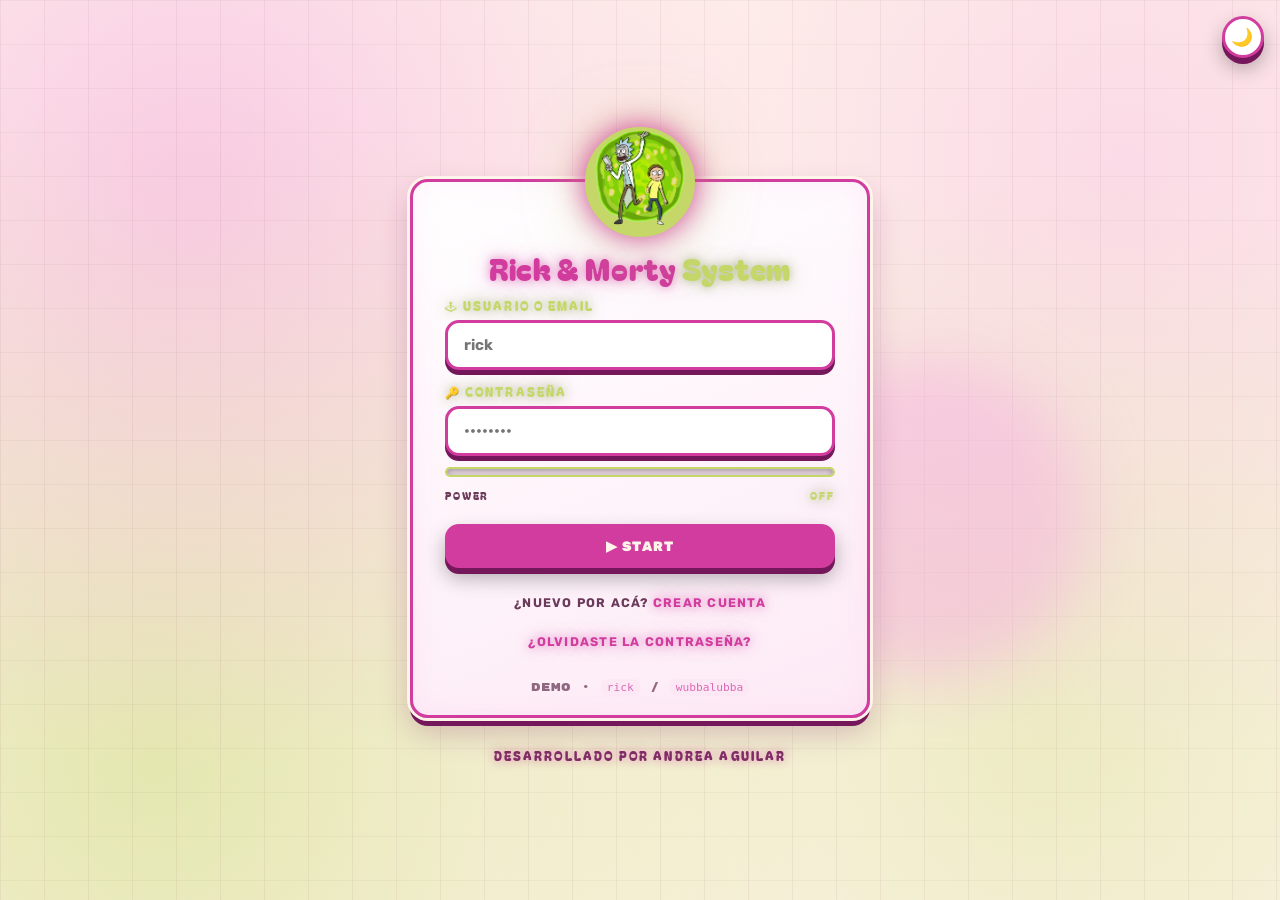
==== character.html @ 38be6db1 "fix" ====
<!DOCTYPE html>
<html lang="es">
<head>
  <meta charset="UTF-8" />
  <meta name="viewport" content="width=device-width, initial-scale=1" />
  <title>Detalle del personaje — Rick and Morty System</title>
  <link rel="preconnect" href="https://fonts.googleapis.com" />
  <link rel="preconnect" href="https://fonts.gstatic.com" crossorigin />
  <link href="https://fonts.googleapis.com/css2?family=Bagel+Fat+One&family=Rubik:wght@500;700;900&family=Rubik+Mono+One&display=swap" rel="stylesheet" />
  <link rel="stylesheet" href="/app/css/styles.css" />
  <link rel="icon" href="/favicon.ico" />
  <script src="/app/js/theme.js"></script>
</head>
<body>
  <header id="appHeader" class="app-header"></header>
  <main class="container">
    <a href="/app/characters.html" class="btn btn-ghost" style="margin-bottom:1rem;">← Volver</a>
    <div id="content">
      <div class="loading"><span class="spinner"></span> Cargando…</div>
    </div>
  </main>
  <script src="/app/js/auth.js"></script>
  <script src="/app/js/api.js"></script>
  <script src="/app/js/nav.js"></script>
  <script>
    window.Auth.require();
    const id = new URLSearchParams(location.search).get('id');
    const root = document.getElementById('content');

    function view(c, fromCache) {
      root.innerHTML = `
        ${fromCache ? '<div class="alert info">Datos desde caché (offline).</div>' : ''}
        <h1 class="page-title">${c.name}</h1>
        <p class="page-subtitle">Ficha del personaje #${c.id}</p>
        <div class="detail-grid">
          <div class="detail-card">
            <img class="detail-img" src="${c.image}" alt="${c.name}" onerror="this.style.display='none'" />
          </div>
          <div class="detail-card">
            <dl class="dl">
              <dt>ID</dt><dd>${c.id}</dd>
              <dt>Nombre</dt><dd>${c.name}</dd>
              <dt>Estado</dt><dd><span class="badge ${c.status.toLowerCase()}">${c.status}</span></dd>
              <dt>Especie</dt><dd>${c.species || '—'}</dd>
              <dt>Tipo</dt><dd>${c.type || '—'}</dd>
              <dt>Género</dt><dd>${c.gender || '—'}</dd>
              <dt>Origen</dt><dd>${c.origin ? c.origin.name : '—'}</dd>
              <dt>Ubicación</dt><dd>${c.location ? c.location.name : '—'}</dd>
              <dt>Episodios</dt><dd>${(c.episode || []).length}</dd>
            </dl>
            <div class="detail-actions">
              <button id="editBtn" class="btn btn-primary">Editar</button>
            </div>
          </div>
        </div>
      `;
      document.getElementById('editBtn').addEventListener('click', () => edit(c));
    }

    function edit(c) {
      root.innerHTML = `
        <h1 class="page-title">Editar personaje</h1>
        <div class="detail-card" style="max-width:600px;">
          <form id="editForm">
            <div class="form-field"><label>Nombre</label><input id="f_name" value="${c.name || ''}" /></div>
            <div class="form-field"><label>Especie</label><input id="f_species" value="${c.species || ''}" /></div>
            <div class="form-field"><label>Género</label>
              <select id="f_gender">
                ${['Male','Female','Genderless','unknown'].map(g => `<option ${g===c.gender?'selected':''}>${g}</option>`).join('')}
              </select>
            </div>
            <div class="form-field"><label>Tipo</label><input id="f_type" value="${c.type || ''}" /></div>
            <div class="form-field"><label>Estado</label>
              <select id="f_status">
                ${['Alive','Dead','unknown'].map(s => `<option ${s===c.status?'selected':''}>${s}</option>`).join('')}
              </select>
            </div>
            <div class="form-actions">
              <button type="submit" class="btn btn-primary">Guardar</button>
              <button type="button" id="cancelBtn" class="btn btn-ghost">Cancelar</button>
            </div>
          </form>
        </div>
      `;
      document.getElementById('cancelBtn').addEventListener('click', () => view(c, false));
      document.getElementById('editForm').addEventListener('submit', (e) => {
        e.preventDefault();
        const patch = {
          name: document.getElementById('f_name').value.trim(),
          species: document.getElementById('f_species').value.trim(),
          gender: document.getElementById('f_gender').value,
          type: document.getElementById('f_type').value.trim(),
          status: document.getElementById('f_status').value,
        };
        window.API.saveOverride('character', c.id, patch);
        view({ ...c, ...patch }, false);
      });
    }

    (async () => {
      if (!id) { root.innerHTML = '<div class="alert error">ID inválido</div>'; return; }
      try {
        const { data, fromCache } = await window.API.fetchOne('character', id);
        view(data, fromCache);
      } catch {
        root.innerHTML = '<div class="alert error">No se pudo cargar el personaje.</div>';
      }
    })();
  </script>
</body>
</html>
---- app/css/styles.css ----
/* ============================================================
   Rick and Morty System — Neon Neo-Brutalist
   Magenta #f5abe0 + Oliva #c4d768 sobre violeta profundo
   Light + Dark theme con variables CSS
   ============================================================ */

:root {
  /* ---- Paleta base (dark, por defecto) ---- */
  --bg: #14101a;
  --bg-grid-h: rgba(245, 171, 224, 0.06);
  --bg-grid-v: rgba(196, 215, 104, 0.05);
  --halo-1: rgba(245, 171, 224, 0.35);
  --halo-2: rgba(117, 23, 91, 0.55);
  --halo-3: rgba(196, 215, 104, 0.28);
  --halo-4: rgba(245, 171, 224, 0.22);
  --float-blob: rgba(245, 171, 224, 0.35);

  --surface: linear-gradient(160deg, rgba(66, 0, 47, 0.7), rgba(30, 20, 40, 0.85));
  --surface-solid: #1e1428;
  --surface-2: rgba(20, 16, 26, 0.75);

  --text: #fef4ea;
  --text-muted: #c9b4d6;

  --magenta: #f5abe0;
  --magenta-deep: #75175b;
  --magenta-wine: #42002f;
  --olive: #c4d768;
  --olive-deep: #a3b85a;
  --olive-shadow: #5f6b2f;
  --cream: #fef4ea;

  --border-magenta: 3px solid var(--magenta);
  --border-olive: 3px solid var(--olive);

  --shadow-chunky-magenta:
    0 0 0 3px var(--bg),
    0 8px 0 var(--magenta-deep),
    0 14px 30px rgba(0, 0, 0, 0.55),
    inset 0 0 30px rgba(245, 171, 224, 0.1);

  --shadow-chunky-olive:
    0 0 0 3px var(--bg),
    0 8px 0 var(--olive-shadow),
    0 14px 30px rgba(0, 0, 0, 0.55),
    inset 0 0 30px rgba(196, 215, 104, 0.08);

  --shadow-chunky-pressed-magenta:
    0 0 0 3px var(--bg),
    0 4px 0 var(--magenta-deep),
    0 6px 14px rgba(0, 0, 0, 0.45);

  --glow-magenta:
    0 0 12px rgba(245, 171, 224, 0.9),
    0 0 28px rgba(245, 171, 224, 0.55),
    0 0 48px rgba(168, 67, 140, 0.5);
  --glow-olive:
    0 0 12px rgba(196, 215, 104, 0.85),
    0 0 26px rgba(163, 184, 90, 0.5);

  --radius-sm: 10px;
  --radius: 14px;
  --radius-lg: 18px;
}

[data-theme="light"] {
  --bg: #fef4ea;
  --bg-grid-h: rgba(117, 23, 91, 0.06);
  --bg-grid-v: rgba(95, 107, 47, 0.05);
  --halo-1: rgba(245, 171, 224, 0.55);
  --halo-2: rgba(196, 215, 104, 0.45);
  --halo-3: rgba(245, 171, 224, 0.35);
  --halo-4: rgba(196, 215, 104, 0.30);
  --float-blob: rgba(245, 171, 224, 0.45);

  --surface: linear-gradient(160deg, #ffffff 0%, #fdeaf6 100%);
  --surface-solid: #ffffff;
  --surface-2: rgba(255, 255, 255, 0.85);

  --text: #2a0a20;
  --text-muted: #6b3a5a;

  --magenta: #d13c9e;
  --magenta-deep: #75175b;
  --olive-deep: #7d8f3e;

  --shadow-chunky-magenta:
    0 0 0 3px var(--bg),
    0 8px 0 var(--magenta-deep),
    0 14px 30px rgba(117, 23, 91, 0.25),
    inset 0 0 30px rgba(245, 171, 224, 0.15);

  --shadow-chunky-olive:
    0 0 0 3px var(--bg),
    0 8px 0 var(--olive-shadow),
    0 14px 30px rgba(95, 107, 47, 0.25),
    inset 0 0 30px rgba(196, 215, 104, 0.12);

  --shadow-chunky-pressed-magenta:
    0 0 0 3px var(--bg),
    0 4px 0 var(--magenta-deep),
    0 6px 14px rgba(117, 23, 91, 0.25);

  --glow-magenta:
    0 0 10px rgba(209, 60, 158, 0.55),
    0 0 22px rgba(209, 60, 158, 0.28);
  --glow-olive:
    0 0 10px rgba(125, 143, 62, 0.5),
    0 0 22px rgba(125, 143, 62, 0.25);
}

/* ---- Reset ---- */
* { box-sizing: border-box; }
html, body { margin: 0; padding: 0; }

body {
  font-family: "Rubik", system-ui, -apple-system, sans-serif;
  font-weight: 500;
  background: var(--bg);
  color: var(--text);
  min-height: 100vh;
  line-height: 1.5;
  position: relative;
  overflow-x: hidden;
  background-image:
    radial-gradient(circle at 15% 20%, var(--halo-1), transparent 45%),
    radial-gradient(circle at 12% 85%, var(--halo-2), transparent 50%),
    radial-gradient(circle at 88% 18%, var(--halo-3), transparent 45%),
    radial-gradient(circle at 82% 82%, var(--halo-4), transparent 45%);
  background-attachment: fixed;
  transition: background-color 0.3s ease, color 0.3s ease;
}

body::before {
  content: "";
  position: fixed; inset: 0; z-index: -2; pointer-events: none;
  background-image:
    linear-gradient(to right, var(--bg-grid-h) 1px, transparent 1px),
    linear-gradient(to bottom, var(--bg-grid-v) 1px, transparent 1px);
  background-size: 44px 44px;
}

body::after {
  content: "";
  position: fixed; top: 40%; left: 60%; z-index: -1; pointer-events: none;
  width: 320px; height: 320px; border-radius: 50%;
  background: var(--float-blob);
  filter: blur(30px);
  animation: flotar 9s ease-in-out infinite;
}

@keyframes flotar {
  0%, 100% { transform: translate(0, 0) scale(1); }
  50%      { transform: translate(-40px, 30px) scale(1.15); }
}
@keyframes aparecer {
  from { opacity: 0; transform: translateY(10px); }
  to   { opacity: 1; transform: translateY(0); }
}
@keyframes pulse-glow {
  0%, 100% { text-shadow: var(--glow-magenta); }
  50%      { text-shadow: 0 0 18px rgba(245,171,224,1), 0 0 40px rgba(245,171,224,0.7), 0 0 60px rgba(168,67,140,0.6); }
}
@keyframes portal-spin {
  to { transform: rotate(360deg); }
}
@keyframes score-bump {
  0% { transform: scale(1); }
  50% { transform: scale(1.25); color: var(--olive); }
  100% { transform: scale(1); }
}

/* ---- Typography helpers ---- */
h1, h2, h3, .display {
  font-family: "Bagel Fat One", "Rubik", sans-serif;
  font-weight: 400;
  letter-spacing: 0.02em;
  margin: 0;
}
.mono { font-family: "Rubik Mono One", "Rubik", monospace; }

.acento {
  color: var(--magenta);
  text-shadow: var(--glow-magenta);
}
.acento-oliva {
  color: var(--olive);
  text-shadow: var(--glow-olive);
}

/* ============================================================
   HEADER / NAV
   ============================================================ */
.app-header {
  position: sticky; top: 0; z-index: 20;
  background: var(--surface-2);
  border-bottom: 3px solid var(--magenta);
  backdrop-filter: blur(10px);
}
.nav {
  display: flex; align-items: center; gap: 1rem;
  max-width: 1200px; margin: 0 auto; padding: 0.85rem 1.25rem;
}
.brand {
  display: flex; align-items: center; gap: 0.8rem;
  font-family: "Bagel Fat One", sans-serif;
  font-size: 1.65rem;
  color: var(--magenta);
  text-shadow: var(--glow-magenta);
  text-decoration: none;
  letter-spacing: 0.03em;
  animation: pulse-glow 2.4s ease-in-out infinite;
}
.brand:hover { text-decoration: none; }
.brand .acento-oliva { color: var(--olive); text-shadow: var(--glow-olive); }

.portal {
  width: 56px; height: 56px; border-radius: 50%;
  background: url('/app/img/portal.png') center/cover no-repeat, var(--olive);
  box-shadow: 0 0 14px var(--magenta), 0 0 24px rgba(196, 215, 104, 0.5);
  animation: portal-spin 6s linear infinite;
  flex-shrink: 0;
  border: 2px solid var(--olive);
}


.nav-links { display: flex; gap: 0.5rem; margin-left: 1rem; flex: 1; flex-wrap: wrap; justify-content: center; }
.nav-links a {
  padding: 0.5rem 0.95rem; border-radius: var(--radius-sm);
  color: var(--text-muted); font-weight: 700;
  text-decoration: none; text-transform: uppercase;
  letter-spacing: 0.08em; font-size: 0.78rem;
  border: 2px solid transparent;
  transition: all 0.15s ease-out;
}
.nav-links a:hover { color: var(--magenta); border-color: var(--magenta); text-decoration: none; }
.nav-links a.active {
  color: var(--bg); background: var(--olive); border-color: var(--olive);
  box-shadow: 0 3px 0 var(--olive-shadow);
}

.nav-actions { display: flex; align-items: center; gap: 0.6rem; }
.user-chip {
  font-size: 0.8rem; color: var(--text-muted);
  text-transform: uppercase; letter-spacing: 0.06em; font-weight: 700;
}
.user-chip strong { color: var(--magenta); text-shadow: var(--glow-magenta); }

/* ============================================================
   BOTONES chunky
   ============================================================ */
.btn {
  display: inline-flex; align-items: center; justify-content: center; gap: 0.5rem;
  padding: 0.7rem 1.2rem; border-radius: var(--radius);
  font-family: "Rubik", sans-serif; font-weight: 900;
  text-transform: uppercase; letter-spacing: 0.08em; font-size: 0.85rem;
  cursor: pointer;
  background: var(--surface-solid); color: var(--text);
  border: 3px solid var(--magenta);
  box-shadow: 0 6px 0 var(--magenta-deep), 0 10px 20px rgba(0, 0, 0, 0.3);
  transition: transform 0.1s ease-out, box-shadow 0.1s ease-out, background 0.2s;
}
.btn:hover { transform: translateY(-2px); box-shadow: 0 8px 0 var(--magenta-deep), 0 14px 26px rgba(0, 0, 0, 0.4); }
.btn:active { transform: translateY(4px); box-shadow: 0 2px 0 var(--magenta-deep), 0 4px 10px rgba(0, 0, 0, 0.3); }

.btn-primary { background: var(--magenta); color: var(--bg); border-color: var(--magenta); }
.btn-primary:hover { background: var(--magenta); }

.btn-ghost {
  background: transparent; border-color: var(--olive); color: var(--olive);
  box-shadow: 0 6px 0 var(--olive-shadow), 0 10px 20px rgba(0, 0, 0, 0.25);
}
.btn-ghost:hover { box-shadow: 0 8px 0 var(--olive-shadow), 0 14px 26px rgba(0, 0, 0, 0.35); }
.btn-ghost:active { box-shadow: 0 2px 0 var(--olive-shadow), 0 4px 10px rgba(0, 0, 0, 0.3); }
[data-theme="light"] .btn-ghost { color: #6b7d33; border-color: #6b7d33; }
[data-theme="light"] .btn-ghost:hover { color: #556628; border-color: #556628; }


.btn-danger {
  background: #ff4d6d; color: #fff; border-color: #ff4d6d;
  box-shadow: 0 6px 0 #7a1a2b, 0 10px 20px rgba(0, 0, 0, 0.3);
}

.btn-icon {
  width: 42px; height: 42px; padding: 0; border-radius: 50%;
  font-size: 1.1rem;
}

.btn:disabled { opacity: 0.5; cursor: not-allowed; transform: none !important; }

/* ============================================================
   LAYOUT
   ============================================================ */
.container {
  max-width: 1200px; margin: 0 auto; padding: 1.75rem 1.25rem 4rem;
  animation: aparecer 0.5s ease-out;
}
.page-title {
  font-family: "Bagel Fat One", sans-serif;
  font-size: 2.4rem; letter-spacing: 0.02em;
  color: var(--magenta); text-shadow: var(--glow-magenta);
  margin: 0 0 0.35rem;
}
.page-subtitle {
  margin: 0 0 1.75rem; color: var(--text-muted);
  text-transform: uppercase; letter-spacing: 0.12em; font-size: 0.8rem; font-weight: 700;
}
.badge-chip {
  display: inline-block;
  font-family: "Bagel Fat One", sans-serif;
  padding: 6px 14px; border-radius: var(--radius-sm);
  text-transform: uppercase; letter-spacing: 3px; font-size: 0.75rem;
  border: 3px solid var(--olive); color: var(--olive);
  box-shadow: 0 4px 0 var(--olive-shadow);
  margin-bottom: 0.75rem;
}

.toolbar {
  display: flex; gap: 0.75rem; align-items: center; flex-wrap: wrap;
  margin-bottom: 1.25rem;
}
.search {
  flex: 1; min-width: 240px;
  padding: 0.8rem 1rem; border-radius: var(--radius);
  border: 3px solid var(--olive); background: var(--surface-solid); color: var(--text);
  font-family: "Rubik", sans-serif; font-weight: 700; font-size: 0.95rem;
  box-shadow: 0 5px 0 var(--olive-shadow);
  transition: box-shadow 0.15s, transform 0.15s;
}
.search:focus {
  outline: none;
  border-color: var(--magenta);
  box-shadow: 0 5px 0 var(--magenta-deep), 0 0 0 4px rgba(245,171,224,0.2);
}

/* ============================================================
   TABLA
   ============================================================ */
.table-wrap {
  background: var(--surface);
  border: 3px solid var(--magenta);
  border-radius: var(--radius-lg);
  overflow: hidden;
  box-shadow: var(--shadow-chunky-magenta);
}
.table-scroll { overflow-x: auto; }
table { width: 100%; border-collapse: collapse; min-width: 640px; }
th, td { padding: 0.95rem 1.1rem; text-align: left; }
th {
  background: var(--magenta-wine);
  color: var(--magenta);
  font-family: "Bagel Fat One", sans-serif; font-weight: 400;
  text-transform: uppercase; letter-spacing: 0.12em; font-size: 0.75rem;
  cursor: pointer; user-select: none; white-space: nowrap;
  border-bottom: 3px dashed rgba(245, 171, 224, 0.4);
  transition: color 0.15s;
}
[data-theme="light"] th { background: #fdeaf6; color: var(--magenta-deep); }
th:hover { color: var(--olive); }
th .sort-ind { opacity: 0.6; margin-left: 0.35rem; font-size: 0.7rem; }
th.sorted { color: var(--olive); }
th.sorted .sort-ind { opacity: 1; text-shadow: var(--glow-olive); }

td { border-bottom: 2px dashed rgba(196, 215, 104, 0.18); font-weight: 500; }
tbody tr { transition: background 0.15s, transform 0.15s; cursor: pointer; }
tbody tr:hover { background: rgba(245, 171, 224, 0.08); }
tbody tr:hover td { color: var(--magenta); }
tbody tr:last-child td { border-bottom: none; }

.badge {
  display: inline-block; padding: 0.2rem 0.65rem; border-radius: 999px;
  font-family: "Rubik", sans-serif; font-size: 0.7rem; font-weight: 900;
  text-transform: uppercase; letter-spacing: 0.08em;
  border: 2px solid var(--text-muted); color: var(--text-muted);
}
.badge.alive { border-color: var(--olive); color: var(--olive); text-shadow: var(--glow-olive); }
.badge.dead  { border-color: #ff4d6d; color: #ff4d6d; }

/* ============================================================
   PAGINACIÓN
   ============================================================ */
.pagination {
  display: grid;
  grid-template-columns: auto 1fr auto;
  gap: 0.6rem;
  align-items: center;
  justify-items: center;
  margin-top: 1.5rem;
}
.pagination .btn { white-space: nowrap; }
.pagination .btn[data-act="prev"] { justify-self: start; }
.pagination .btn[data-act="next"] { justify-self: end; }
.pagination .page-info {
  color: var(--text-muted); font-family: "Rubik Mono One", monospace;
  font-size: 0.85rem; text-align: center;
  min-width: 0; padding: 0 0.25rem;
}

/* ============================================================
   AUTH — pantalla gamificada
   ============================================================ */
.auth-wrap {
  min-height: 100vh;
  display: flex; flex-direction: column;
  align-items: center; justify-content: center;
  padding: 80px 1.5rem 1.5rem;
  position: relative;
}



.auth-topbar {
  position: absolute; top: 1rem; right: 1rem;
  display: flex; gap: 0.5rem;
}

.auth-footer {
  margin-top: 29px;
  text-align: center;
  font-family: "Bagel Fat One", sans-serif;
  font-size: 0.75rem;
  letter-spacing: 0.18em;
  text-transform: uppercase;
  color: var(--olive);
  text-shadow: var(--glow-olive);
  opacity: 0.9;
}
[data-theme="light"] .auth-footer { 
  margin-top: 29px;
  text-align: center;
  font-family: "Bagel Fat One", sans-serif;
  font-size: 0.75rem;
  letter-spacing: 0.18em;
  text-transform: uppercase;
  color: var(--magenta-deep);
  text-shadow: var(--glow-magenta);
  opacity: 0.9;
}


.auth-card {
  width: 100%; max-width: 460px;
  background: var(--surface);
  border: 3px solid var(--magenta);
  border-radius: var(--radius-lg);
  padding: 4rem 2rem 0.4rem 2rem;
  box-shadow: var(--shadow-chunky-magenta);
  animation: aparecer 0.5s ease-out;
  position: relative;
  display: flex;
  flex-direction: column;
  align-items: stretch;
}


.auth-hud {
  display: flex; justify-content: space-between; align-items: center;
  border-top: 3px dashed rgba(196, 215, 104, 0.5);
  border-bottom: 3px dashed rgba(196, 215, 104, 0.5);
  padding: 0.6rem 0; margin-bottom: 1.25rem;
  font-family: "Bagel Fat One", sans-serif;
  text-transform: uppercase; letter-spacing: 0.15em; font-size: 0.7rem;
}
.hud-item { display: flex; align-items: center; gap: 0.4rem; color: var(--text-muted); }
.hud-value {
  font-family: "Rubik Mono One", monospace;
  color: var(--olive); text-shadow: var(--glow-olive);
  font-size: 0.95rem;
  display: inline-block;
}
.hud-value.bump { animation: score-bump 0.35s ease-out; }

.auth-brand {
  display: flex; align-items: center; gap: 0.65rem; justify-content: center;
  font-family: "Bagel Fat One", sans-serif;
  font-size: 1rem; text-transform: uppercase; letter-spacing: 0.14em;
  margin-bottom: 0.75rem;
}

.auth-title {
  font-family: "Bagel Fat One", sans-serif;
  font-size: 1.9rem; text-align: center; letter-spacing: 0.02em;
  color: var(--magenta); text-shadow: var(--glow-magenta);
  animation: pulse-glow 2.4s ease-in-out infinite;
  margin: 0 0 0.35rem;
}
.auth-sub {
  text-align: center; color: var(--text-muted);
  text-transform: uppercase; letter-spacing: 0.14em;
  font-size: 0.72rem; font-weight: 700; margin: 0 0 1.1rem;
}

.form-field { display: flex; flex-direction: column; gap: 0.35rem; margin-bottom: 0.85rem; position: relative; }

.form-field label {
  font-family: "Bagel Fat One", sans-serif;
  font-size: 0.72rem; letter-spacing: 0.18em; text-transform: uppercase;
  color: var(--olive); text-shadow: var(--glow-olive);
}
.form-field input,
.form-field select,
.form-field textarea {
  padding: 0.8rem 1rem; border-radius: var(--radius);
  border: 3px solid var(--magenta);
  background: var(--surface-solid);
  color: var(--text);
  font-family: "Rubik", sans-serif; font-weight: 700; font-size: 0.95rem;
  box-shadow: 0 5px 0 var(--magenta-deep);
  transition: transform 0.1s, box-shadow 0.15s, border-color 0.15s;
}
.form-field input:focus,
.form-field select:focus,
.form-field textarea:focus {
  outline: none;
  border-color: var(--olive);
  box-shadow: 0 5px 0 var(--olive-shadow), 0 0 0 4px rgba(196,215,104,0.25);
  transform: translateY(-1px);
}

/* Barra de progreso "power meter" */
.power-meter {
  height: 10px; border-radius: 999px;
  background: rgba(20, 16, 26, 0.6);
  border: 2px solid var(--olive);
  overflow: hidden;
  margin-top: 0.35rem;
  box-shadow: inset 0 2px 6px rgba(0,0,0,0.4);
}
[data-theme="light"] .power-meter { background: #fdeaf6; }
.power-meter-fill {
  height: 100%; width: 0%;
  background: linear-gradient(90deg, var(--magenta), var(--olive));
  transition: width 0.3s ease-out;
  box-shadow: 0 0 10px var(--magenta);
}
.power-meter-label {
  display: flex; justify-content: space-between; align-items: center;
  font-family: "Bagel Fat One", sans-serif;
  font-size: 0.65rem; letter-spacing: 0.18em; text-transform: uppercase;
  color: var(--text-muted); margin-top: 0.35rem;
}
.power-meter-label .lvl { color: var(--olive); text-shadow: var(--glow-olive); }

.form-actions { margin-top: 1.25rem; display: flex; gap: 0.5rem; }
.form-actions .btn { flex: 1; }

.form-alt {
  margin-top: 1.1rem; text-align: center;
  font-family: "Rubik", sans-serif; font-weight: 700;
  font-size: 0.78rem; color: var(--text-muted);
  text-transform: uppercase; letter-spacing: 0.1em;
}
.form-alt-olv {
  margin-top: 0.5rem; text-align: center;
  font-family: "Rubik", sans-serif; font-weight: 700;
  font-size: 0.78rem; color: var(--text-muted);
  text-transform: uppercase; letter-spacing: 0.1em;
}
.form-alt-olv a { color: var(--magenta); text-shadow: var(--glow-magenta); text-decoration: none; }
.form-alt-olv a:hover { color: var(--olive); text-shadow: var(--glow-olive); text-decoration: none; }

.form-alt a { color: var(--magenta); text-shadow: var(--glow-magenta); text-decoration: none; }
.form-alt a:hover { color: var(--olive); text-shadow: var(--glow-olive); text-decoration: none; }
#form-alt-start { margin-top: 1.6rem; }


.form-hint {
  margin-top: 1rem; text-align: center;
  font-family: "Rubik Mono One", monospace; font-size: 0.7rem;
  color: var(--text-muted); opacity: 0.75;
}
.form-hint code {
  color: var(--magenta); background: rgba(245,171,224,0.1);
  padding: 2px 6px; border-radius: 6px;
}

/* Alertas */
.alert {
  padding: 0.75rem 0.95rem; border-radius: var(--radius);
  font-family: "Rubik", sans-serif; font-weight: 700;
  font-size: 0.82rem;
  margin-bottom: 1rem;
  border: 3px solid;
  text-transform: uppercase; letter-spacing: 0.06em;
}
.alert.error   { color: #ff4d6d; border-color: #ff4d6d; background: rgba(255, 77, 109, 0.1); box-shadow: 0 4px 0 #7a1a2b; }
.alert.success { color: var(--olive); border-color: var(--olive); background: rgba(196, 215, 104, 0.1); box-shadow: 0 4px 0 var(--olive-shadow); }
.alert.info    { color: var(--magenta); border-color: var(--magenta); background: rgba(245, 171, 224, 0.1); box-shadow: 0 4px 0 var(--magenta-deep); }

/* Portal decorativo grande en auth */
@keyframes portal-spin-centered {
  from { transform: translateX(-50%) rotate(0deg); }
  to   { transform: translateX(-50%) rotate(360deg); }
}
@keyframes portal-breath {
  0%, 100% { box-shadow: 0 0 30px var(--magenta), 0 0 60px rgba(196, 215, 104, 0.5); }
  50%      { box-shadow: 0 0 50px var(--magenta), 0 0 95px rgba(196, 215, 104, 0.8); }
}
.auth-portal-deco {
  position: absolute; top: -55px; left: 50%;
  transform: translateX(-50%);
  width: 110px; height: 110px; border-radius: 50%;
  background: url('/app/img/portal.png') center/cover no-repeat, var(--olive);
  box-shadow: 0 0 30px var(--magenta), 0 0 60px rgba(196, 215, 104, 0.5);
  animation: portal-spin-centered 8s linear infinite, portal-breath 2.8s ease-in-out infinite;
  border: 4px solid var(--olive);
}


/* ============================================================
   DETALLE
   ============================================================ */
.detail-grid {
  display: grid; gap: 1.5rem;
  grid-template-columns: minmax(240px, 340px) 1fr;
}
@media (max-width: 720px) { .detail-grid { grid-template-columns: 1fr; } }

.detail-card {
  background: var(--surface);
  border: 3px solid var(--magenta);
  border-radius: var(--radius-lg);
  padding: 1.35rem;
  box-shadow: var(--shadow-chunky-magenta);
  animation: aparecer 0.5s ease-out;
}
.detail-card.olive {
  border-color: var(--olive);
  box-shadow: var(--shadow-chunky-olive);
}

.detail-img {
  width: 100%; aspect-ratio: 1; object-fit: cover;
  border-radius: var(--radius);
  border: 3px solid var(--olive);
  box-shadow: 0 6px 0 var(--olive-shadow);
  background: var(--surface-solid);
}

.dl { display: grid; grid-template-columns: 150px 1fr; gap: 0.7rem 1rem; margin: 0; }
@media (max-width: 500px) { .dl { grid-template-columns: 1fr; gap: 0.25rem 0; } }
.dl dt {
  font-family: "Bagel Fat One", sans-serif;
  color: var(--olive); text-shadow: var(--glow-olive);
  font-size: 0.75rem; letter-spacing: 0.14em; text-transform: uppercase;
  align-self: center;
}
.dl dd { margin: 0; font-weight: 700; }
.dl dd.mono { font-family: "Rubik Mono One", monospace; color: var(--magenta); text-shadow: var(--glow-magenta); }
.detail-actions { margin-top: 1.4rem; display: flex; gap: 0.6rem; flex-wrap: wrap; padding-top: 1rem; border-top: 3px dashed rgba(196, 215, 104, 0.4); }

/* ============================================================
   ESTADOS
   ============================================================ */
.empty {
  padding: 3rem 1rem; text-align: center;
  color: var(--text-muted);
  font-family: "Bagel Fat One", sans-serif;
  letter-spacing: 0.14em; text-transform: uppercase; font-size: 0.9rem;
}
.loading {
  display: flex; justify-content: center; align-items: center; gap: 0.6rem;
  padding: 3rem;
  font-family: "Bagel Fat One", sans-serif;
  color: var(--magenta); text-shadow: var(--glow-magenta);
  text-transform: uppercase; letter-spacing: 0.14em;
}
.spinner {
  width: 22px; height: 22px; border-radius: 50%;
  border: 3px solid rgba(245, 171, 224, 0.25);
  border-top-color: var(--magenta);
  animation: portal-spin 0.8s linear infinite;
}

.offline-banner {
  background: var(--olive);
  color: var(--bg);
  border-bottom: 3px solid var(--olive-shadow);
  text-align: center; padding: 0.5rem 1rem;
  font-family: "Bagel Fat One", sans-serif;
  text-transform: uppercase; letter-spacing: 0.18em; font-size: 0.75rem;
}

/* ============================================================
   RESPONSIVE
   ============================================================ */
@media (max-width: 860px) {
  .nav {
    flex-wrap: wrap;
    gap: 0.6rem;
    padding: 0.7rem 1rem;
    justify-content: space-between;
  }
  .brand { font-size: 1.3rem; margin-right: auto; }
  .portal { width: 46px; height: 46px; }
  .nav-links {
    order: 3;
    margin-left: 0;
    width: 100%;
    justify-content: center;
    flex: 0 0 100%;
  }
  .nav-actions {
    margin-left: 0;
    gap: 0.5rem;
    flex-wrap: nowrap;
  }
  .user-chip { font-size: 0.7rem; }

  .auth-card { max-width: 420px; padding: 4rem 1.65rem 1.75rem; }
  .auth-title { font-size: 1.75rem; }
  .auth-portal-deco { width: 96px; height: 96px; top: -48px; }
  .form-field { margin-bottom: 0.75rem; }
}


@media (max-width: 640px) {
  .nav { padding: 0.6rem 0.85rem; }
  .brand { font-size: 1.1rem; gap: 0.55rem; }
  .portal { width: 40px; height: 40px; }
  .nav-links a { padding: 0.4rem 0.7rem; font-size: 0.7rem; letter-spacing: 0.05em; }
  .container { padding: 1.1rem 0.85rem 2.5rem; }
  .page-title { font-size: 1.7rem; }
  .page-subtitle { font-size: 0.72rem; margin-bottom: 1.2rem; }

  .toolbar { gap: 0.5rem; }
  .search { min-width: 0; width: 100%; font-size: 0.9rem; padding: 0.7rem 0.85rem; }

  .btn { padding: 0.6rem 0.9rem; font-size: 0.78rem; }
  .btn-icon { width: 38px; height: 38px; }

  th, td { padding: 0.7rem 0.75rem; font-size: 0.85rem; }
  .pagination { gap: 0.4rem; }
  .pagination .btn { padding: 0.5rem 0.7rem; font-size: 0.7rem; }
  .pagination .page-info { font-size: 0.7rem; letter-spacing: 0.02em; }

  /* Header más compacto: oculta el saludo, deja brand + acciones a los lados */
  .user-chip { display: none; }
  .nav-actions .btn { padding: 0.5rem 0.75rem; font-size: 0.72rem; }





  .auth-wrap { padding: 70px 1rem 1.25rem; justify-content: flex-start; }
  .auth-card {
    padding: 3.75rem 1.25rem 1.5rem;
    min-height: 0;
    max-width: 100%;
  }
  .auth-topbar { top: 0.6rem; right: 0.6rem; }
  .auth-topbar .btn-icon { width: 36px; height: 36px; font-size: 1rem; }
  .auth-title { font-size: 1.55rem; }
  .auth-sub { font-size: 0.65rem; }
  .auth-portal-deco { width: 88px; height: 88px; top: -44px; border-width: 3px; }
  .form-field input, .form-field select, .form-field textarea {
    font-size: 0.9rem; padding: 0.7rem 0.85rem;
  }
  .form-actions { flex-direction: column; }
  .auth-footer { font-size: 0.68rem; letter-spacing: 0.14em; margin-top: 1.25rem; padding: 0 0.5rem; }

  .detail-grid { gap: 1rem; }
  .detail-card { padding: 1rem; }
  .detail-actions { gap: 0.4rem; }
}

@media (max-width: 400px) {
  .nav { padding: 0.55rem 0.7rem; gap: 0.45rem; }
  .portal { display: none; }
  .brand { font-size: 0.95rem; gap: 0; margin-right: 0.4rem; min-width: 0; flex: 1 1 auto; }
  .brand span:not(.acento-oliva) { display: inline; white-space: nowrap; margin-right: 0.5rem; }
  .nav-links a { padding: 0.35rem 0.55rem; font-size: 0.65rem; }
  .nav-actions { gap: 0.35rem; flex-shrink: 0; }
  .nav-actions .btn { padding: 0.45rem 0.6rem; font-size: 0.68rem; }
  .nav-actions .btn-icon { width: 34px; height: 34px; }
  .auth-card { padding: 3.5rem 1rem 1.25rem; }
}
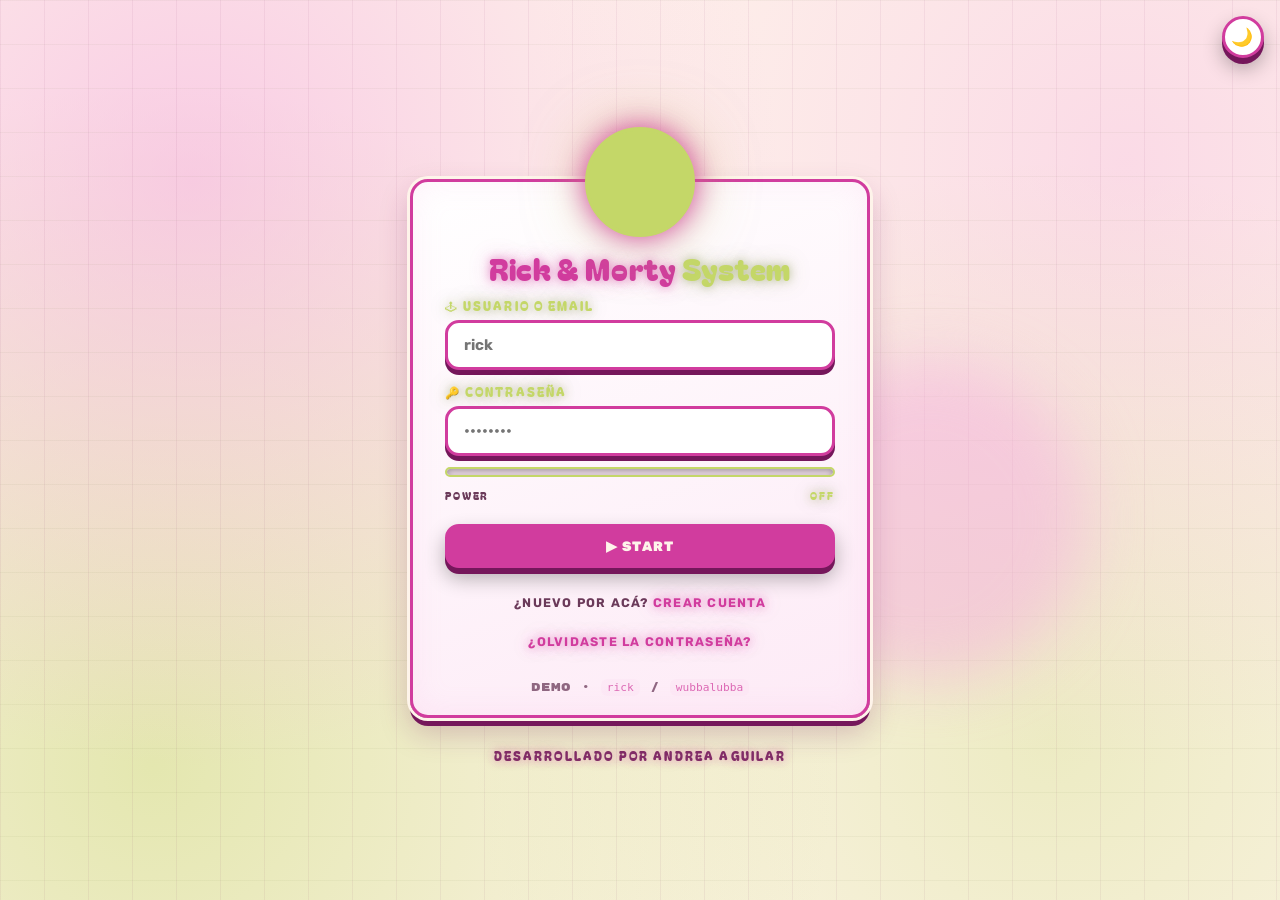
==== commit 97f76741: "fix" ====
--- a/character.html
+++ b/character.html
@@ -7,21 +7,21 @@
   <link rel="preconnect" href="https://fonts.googleapis.com" />
   <link rel="preconnect" href="https://fonts.gstatic.com" crossorigin />
   <link href="https://fonts.googleapis.com/css2?family=Bagel+Fat+One&family=Rubik:wght@500;700;900&family=Rubik+Mono+One&display=swap" rel="stylesheet" />
-  <link rel="stylesheet" href="/app/css/styles.css" />
-  <link rel="icon" href="/favicon.ico" />
-  <script src="/app/js/theme.js"></script>
+  <link rel="stylesheet" href="css/styles.css" />
+  <link rel="icon" href="favicon.ico" />
+  <script src="js/theme.js"></script>
 </head>
 <body>
   <header id="appHeader" class="app-header"></header>
   <main class="container">
-    <a href="/app/characters.html" class="btn btn-ghost" style="margin-bottom:1rem;">← Volver</a>
+    <a href="characters.html" class="btn btn-ghost" style="margin-bottom:1rem;">← Volver</a>
     <div id="content">
       <div class="loading"><span class="spinner"></span> Cargando…</div>
     </div>
   </main>
-  <script src="/app/js/auth.js"></script>
-  <script src="/app/js/api.js"></script>
-  <script src="/app/js/nav.js"></script>
+  <script src="js/auth.js"></script>
+  <script src="js/api.js"></script>
+  <script src="js/nav.js"></script>
   <script>
     window.Auth.require();
     const id = new URLSearchParams(location.search).get('id');
--- a/css/styles.css
+++ b/css/styles.css
@@ -0,0 +1,778 @@
+/* ============================================================
+   Rick and Morty System — Neon Neo-Brutalist
+   Magenta #f5abe0 + Oliva #c4d768 sobre violeta profundo
+   Light + Dark theme con variables CSS
+   ============================================================ */
+
+:root {
+  /* ---- Paleta base (dark, por defecto) ---- */
+  --bg: #14101a;
+  --bg-grid-h: rgba(245, 171, 224, 0.06);
+  --bg-grid-v: rgba(196, 215, 104, 0.05);
+  --halo-1: rgba(245, 171, 224, 0.35);
+  --halo-2: rgba(117, 23, 91, 0.55);
+  --halo-3: rgba(196, 215, 104, 0.28);
+  --halo-4: rgba(245, 171, 224, 0.22);
+  --float-blob: rgba(245, 171, 224, 0.35);
+
+  --surface: linear-gradient(160deg, rgba(66, 0, 47, 0.7), rgba(30, 20, 40, 0.85));
+  --surface-solid: #1e1428;
+  --surface-2: rgba(20, 16, 26, 0.75);
+
+  --text: #fef4ea;
+  --text-muted: #c9b4d6;
+
+  --magenta: #f5abe0;
+  --magenta-deep: #75175b;
+  --magenta-wine: #42002f;
+  --olive: #c4d768;
+  --olive-deep: #a3b85a;
+  --olive-shadow: #5f6b2f;
+  --cream: #fef4ea;
+
+  --border-magenta: 3px solid var(--magenta);
+  --border-olive: 3px solid var(--olive);
+
+  --shadow-chunky-magenta:
+    0 0 0 3px var(--bg),
+    0 8px 0 var(--magenta-deep),
+    0 14px 30px rgba(0, 0, 0, 0.55),
+    inset 0 0 30px rgba(245, 171, 224, 0.1);
+
+  --shadow-chunky-olive:
+    0 0 0 3px var(--bg),
+    0 8px 0 var(--olive-shadow),
+    0 14px 30px rgba(0, 0, 0, 0.55),
+    inset 0 0 30px rgba(196, 215, 104, 0.08);
+
+  --shadow-chunky-pressed-magenta:
+    0 0 0 3px var(--bg),
+    0 4px 0 var(--magenta-deep),
+    0 6px 14px rgba(0, 0, 0, 0.45);
+
+  --glow-magenta:
+    0 0 12px rgba(245, 171, 224, 0.9),
+    0 0 28px rgba(245, 171, 224, 0.55),
+    0 0 48px rgba(168, 67, 140, 0.5);
+  --glow-olive:
+    0 0 12px rgba(196, 215, 104, 0.85),
+    0 0 26px rgba(163, 184, 90, 0.5);
+
+  --radius-sm: 10px;
+  --radius: 14px;
+  --radius-lg: 18px;
+}
+
+[data-theme="light"] {
+  --bg: #fef4ea;
+  --bg-grid-h: rgba(117, 23, 91, 0.06);
+  --bg-grid-v: rgba(95, 107, 47, 0.05);
+  --halo-1: rgba(245, 171, 224, 0.55);
+  --halo-2: rgba(196, 215, 104, 0.45);
+  --halo-3: rgba(245, 171, 224, 0.35);
+  --halo-4: rgba(196, 215, 104, 0.30);
+  --float-blob: rgba(245, 171, 224, 0.45);
+
+  --surface: linear-gradient(160deg, #ffffff 0%, #fdeaf6 100%);
+  --surface-solid: #ffffff;
+  --surface-2: rgba(255, 255, 255, 0.85);
+
+  --text: #2a0a20;
+  --text-muted: #6b3a5a;
+
+  --magenta: #d13c9e;
+  --magenta-deep: #75175b;
+  --olive-deep: #7d8f3e;
+
+  --shadow-chunky-magenta:
+    0 0 0 3px var(--bg),
+    0 8px 0 var(--magenta-deep),
+    0 14px 30px rgba(117, 23, 91, 0.25),
+    inset 0 0 30px rgba(245, 171, 224, 0.15);
+
+  --shadow-chunky-olive:
+    0 0 0 3px var(--bg),
+    0 8px 0 var(--olive-shadow),
+    0 14px 30px rgba(95, 107, 47, 0.25),
+    inset 0 0 30px rgba(196, 215, 104, 0.12);
+
+  --shadow-chunky-pressed-magenta:
+    0 0 0 3px var(--bg),
+    0 4px 0 var(--magenta-deep),
+    0 6px 14px rgba(117, 23, 91, 0.25);
+
+  --glow-magenta:
+    0 0 10px rgba(209, 60, 158, 0.55),
+    0 0 22px rgba(209, 60, 158, 0.28);
+  --glow-olive:
+    0 0 10px rgba(125, 143, 62, 0.5),
+    0 0 22px rgba(125, 143, 62, 0.25);
+}
+
+/* ---- Reset ---- */
+* { box-sizing: border-box; }
+html, body { margin: 0; padding: 0; }
+
+body {
+  font-family: "Rubik", system-ui, -apple-system, sans-serif;
+  font-weight: 500;
+  background: var(--bg);
+  color: var(--text);
+  min-height: 100vh;
+  line-height: 1.5;
+  position: relative;
+  overflow-x: hidden;
+  background-image:
+    radial-gradient(circle at 15% 20%, var(--halo-1), transparent 45%),
+    radial-gradient(circle at 12% 85%, var(--halo-2), transparent 50%),
+    radial-gradient(circle at 88% 18%, var(--halo-3), transparent 45%),
+    radial-gradient(circle at 82% 82%, var(--halo-4), transparent 45%);
+  background-attachment: fixed;
+  transition: background-color 0.3s ease, color 0.3s ease;
+}
+
+body::before {
+  content: "";
+  position: fixed; inset: 0; z-index: -2; pointer-events: none;
+  background-image:
+    linear-gradient(to right, var(--bg-grid-h) 1px, transparent 1px),
+    linear-gradient(to bottom, var(--bg-grid-v) 1px, transparent 1px);
+  background-size: 44px 44px;
+}
+
+body::after {
+  content: "";
+  position: fixed; top: 40%; left: 60%; z-index: -1; pointer-events: none;
+  width: 320px; height: 320px; border-radius: 50%;
+  background: var(--float-blob);
+  filter: blur(30px);
+  animation: flotar 9s ease-in-out infinite;
+}
+
+@keyframes flotar {
+  0%, 100% { transform: translate(0, 0) scale(1); }
+  50%      { transform: translate(-40px, 30px) scale(1.15); }
+}
+@keyframes aparecer {
+  from { opacity: 0; transform: translateY(10px); }
+  to   { opacity: 1; transform: translateY(0); }
+}
+@keyframes pulse-glow {
+  0%, 100% { text-shadow: var(--glow-magenta); }
+  50%      { text-shadow: 0 0 18px rgba(245,171,224,1), 0 0 40px rgba(245,171,224,0.7), 0 0 60px rgba(168,67,140,0.6); }
+}
+@keyframes portal-spin {
+  to { transform: rotate(360deg); }
+}
+@keyframes score-bump {
+  0% { transform: scale(1); }
+  50% { transform: scale(1.25); color: var(--olive); }
+  100% { transform: scale(1); }
+}
+
+/* ---- Typography helpers ---- */
+h1, h2, h3, .display {
+  font-family: "Bagel Fat One", "Rubik", sans-serif;
+  font-weight: 400;
+  letter-spacing: 0.02em;
+  margin: 0;
+}
+.mono { font-family: "Rubik Mono One", "Rubik", monospace; }
+
+.acento {
+  color: var(--magenta);
+  text-shadow: var(--glow-magenta);
+}
+.acento-oliva {
+  color: var(--olive);
+  text-shadow: var(--glow-olive);
+}
+
+/* ============================================================
+   HEADER / NAV
+   ============================================================ */
+.app-header {
+  position: sticky; top: 0; z-index: 20;
+  background: var(--surface-2);
+  border-bottom: 3px solid var(--magenta);
+  backdrop-filter: blur(10px);
+}
+.nav {
+  display: flex; align-items: center; gap: 1rem;
+  max-width: 1200px; margin: 0 auto; padding: 0.85rem 1.25rem;
+}
+.brand {
+  display: flex; align-items: center; gap: 0.8rem;
+  font-family: "Bagel Fat One", sans-serif;
+  font-size: 1.65rem;
+  color: var(--magenta);
+  text-shadow: var(--glow-magenta);
+  text-decoration: none;
+  letter-spacing: 0.03em;
+  animation: pulse-glow 2.4s ease-in-out infinite;
+}
+.brand:hover { text-decoration: none; }
+.brand .acento-oliva { color: var(--olive); text-shadow: var(--glow-olive); }
+
+.portal {
+  width: 56px; height: 56px; border-radius: 50%;
+  background: url('img/portal.png') center/cover no-repeat, var(--olive);
+  box-shadow: 0 0 14px var(--magenta), 0 0 24px rgba(196, 215, 104, 0.5);
+  animation: portal-spin 6s linear infinite;
+  flex-shrink: 0;
+  border: 2px solid var(--olive);
+}
+
+
+.nav-links { display: flex; gap: 0.5rem; margin-left: 1rem; flex: 1; flex-wrap: wrap; justify-content: center; }
+.nav-links a {
+  padding: 0.5rem 0.95rem; border-radius: var(--radius-sm);
+  color: var(--text-muted); font-weight: 700;
+  text-decoration: none; text-transform: uppercase;
+  letter-spacing: 0.08em; font-size: 0.78rem;
+  border: 2px solid transparent;
+  transition: all 0.15s ease-out;
+}
+.nav-links a:hover { color: var(--magenta); border-color: var(--magenta); text-decoration: none; }
+.nav-links a.active {
+  color: var(--bg); background: var(--olive); border-color: var(--olive);
+  box-shadow: 0 3px 0 var(--olive-shadow);
+}
+
+.nav-actions { display: flex; align-items: center; gap: 0.6rem; }
+.user-chip {
+  font-size: 0.8rem; color: var(--text-muted);
+  text-transform: uppercase; letter-spacing: 0.06em; font-weight: 700;
+}
+.user-chip strong { color: var(--magenta); text-shadow: var(--glow-magenta); }
+
+/* ============================================================
+   BOTONES chunky
+   ============================================================ */
+.btn {
+  display: inline-flex; align-items: center; justify-content: center; gap: 0.5rem;
+  padding: 0.7rem 1.2rem; border-radius: var(--radius);
+  font-family: "Rubik", sans-serif; font-weight: 900;
+  text-transform: uppercase; letter-spacing: 0.08em; font-size: 0.85rem;
+  cursor: pointer;
+  background: var(--surface-solid); color: var(--text);
+  border: 3px solid var(--magenta);
+  box-shadow: 0 6px 0 var(--magenta-deep), 0 10px 20px rgba(0, 0, 0, 0.3);
+  transition: transform 0.1s ease-out, box-shadow 0.1s ease-out, background 0.2s;
+}
+.btn:hover { transform: translateY(-2px); box-shadow: 0 8px 0 var(--magenta-deep), 0 14px 26px rgba(0, 0, 0, 0.4); }
+.btn:active { transform: translateY(4px); box-shadow: 0 2px 0 var(--magenta-deep), 0 4px 10px rgba(0, 0, 0, 0.3); }
+
+.btn-primary { background: var(--magenta); color: var(--bg); border-color: var(--magenta); }
+.btn-primary:hover { background: var(--magenta); }
+
+.btn-ghost {
+  background: transparent; border-color: var(--olive); color: var(--olive);
+  box-shadow: 0 6px 0 var(--olive-shadow), 0 10px 20px rgba(0, 0, 0, 0.25);
+}
+.btn-ghost:hover { box-shadow: 0 8px 0 var(--olive-shadow), 0 14px 26px rgba(0, 0, 0, 0.35); }
+.btn-ghost:active { box-shadow: 0 2px 0 var(--olive-shadow), 0 4px 10px rgba(0, 0, 0, 0.3); }
+[data-theme="light"] .btn-ghost { color: #6b7d33; border-color: #6b7d33; }
+[data-theme="light"] .btn-ghost:hover { color: #556628; border-color: #556628; }
+
+
+.btn-danger {
+  background: #ff4d6d; color: #fff; border-color: #ff4d6d;
+  box-shadow: 0 6px 0 #7a1a2b, 0 10px 20px rgba(0, 0, 0, 0.3);
+}
+
+.btn-icon {
+  width: 42px; height: 42px; padding: 0; border-radius: 50%;
+  font-size: 1.1rem;
+}
+
+.btn:disabled { opacity: 0.5; cursor: not-allowed; transform: none !important; }
+
+/* ============================================================
+   LAYOUT
+   ============================================================ */
+.container {
+  max-width: 1200px; margin: 0 auto; padding: 1.75rem 1.25rem 4rem;
+  animation: aparecer 0.5s ease-out;
+}
+.page-title {
+  font-family: "Bagel Fat One", sans-serif;
+  font-size: 2.4rem; letter-spacing: 0.02em;
+  color: var(--magenta); text-shadow: var(--glow-magenta);
+  margin: 0 0 0.35rem;
+}
+.page-subtitle {
+  margin: 0 0 1.75rem; color: var(--text-muted);
+  text-transform: uppercase; letter-spacing: 0.12em; font-size: 0.8rem; font-weight: 700;
+}
+.badge-chip {
+  display: inline-block;
+  font-family: "Bagel Fat One", sans-serif;
+  padding: 6px 14px; border-radius: var(--radius-sm);
+  text-transform: uppercase; letter-spacing: 3px; font-size: 0.75rem;
+  border: 3px solid var(--olive); color: var(--olive);
+  box-shadow: 0 4px 0 var(--olive-shadow);
+  margin-bottom: 0.75rem;
+}
+
+.toolbar {
+  display: flex; gap: 0.75rem; align-items: center; flex-wrap: wrap;
+  margin-bottom: 1.25rem;
+}
+.search {
+  flex: 1; min-width: 240px;
+  padding: 0.8rem 1rem; border-radius: var(--radius);
+  border: 3px solid var(--olive); background: var(--surface-solid); color: var(--text);
+  font-family: "Rubik", sans-serif; font-weight: 700; font-size: 0.95rem;
+  box-shadow: 0 5px 0 var(--olive-shadow);
+  transition: box-shadow 0.15s, transform 0.15s;
+}
+.search:focus {
+  outline: none;
+  border-color: var(--magenta);
+  box-shadow: 0 5px 0 var(--magenta-deep), 0 0 0 4px rgba(245,171,224,0.2);
+}
+
+/* ============================================================
+   TABLA
+   ============================================================ */
+.table-wrap {
+  background: var(--surface);
+  border: 3px solid var(--magenta);
+  border-radius: var(--radius-lg);
+  overflow: hidden;
+  box-shadow: var(--shadow-chunky-magenta);
+}
+.table-scroll { overflow-x: auto; }
+table { width: 100%; border-collapse: collapse; min-width: 640px; }
+th, td { padding: 0.95rem 1.1rem; text-align: left; }
+th {
+  background: var(--magenta-wine);
+  color: var(--magenta);
+  font-family: "Bagel Fat One", sans-serif; font-weight: 400;
+  text-transform: uppercase; letter-spacing: 0.12em; font-size: 0.75rem;
+  cursor: pointer; user-select: none; white-space: nowrap;
+  border-bottom: 3px dashed rgba(245, 171, 224, 0.4);
+  transition: color 0.15s;
+}
+[data-theme="light"] th { background: #fdeaf6; color: var(--magenta-deep); }
+th:hover { color: var(--olive); }
+th .sort-ind { opacity: 0.6; margin-left: 0.35rem; font-size: 0.7rem; }
+th.sorted { color: var(--olive); }
+th.sorted .sort-ind { opacity: 1; text-shadow: var(--glow-olive); }
+
+td { border-bottom: 2px dashed rgba(196, 215, 104, 0.18); font-weight: 500; }
+tbody tr { transition: background 0.15s, transform 0.15s; cursor: pointer; }
+tbody tr:hover { background: rgba(245, 171, 224, 0.08); }
+tbody tr:hover td { color: var(--magenta); }
+tbody tr:last-child td { border-bottom: none; }
+
+.badge {
+  display: inline-block; padding: 0.2rem 0.65rem; border-radius: 999px;
+  font-family: "Rubik", sans-serif; font-size: 0.7rem; font-weight: 900;
+  text-transform: uppercase; letter-spacing: 0.08em;
+  border: 2px solid var(--text-muted); color: var(--text-muted);
+}
+.badge.alive { border-color: var(--olive); color: var(--olive); text-shadow: var(--glow-olive); }
+.badge.dead  { border-color: #ff4d6d; color: #ff4d6d; }
+
+/* ============================================================
+   PAGINACIÓN
+   ============================================================ */
+.pagination {
+  display: grid;
+  grid-template-columns: auto 1fr auto;
+  gap: 0.6rem;
+  align-items: center;
+  justify-items: center;
+  margin-top: 1.5rem;
+}
+.pagination .btn { white-space: nowrap; }
+.pagination .btn[data-act="prev"] { justify-self: start; }
+.pagination .btn[data-act="next"] { justify-self: end; }
+.pagination .page-info {
+  color: var(--text-muted); font-family: "Rubik Mono One", monospace;
+  font-size: 0.85rem; text-align: center;
+  min-width: 0; padding: 0 0.25rem;
+}
+
+/* ============================================================
+   AUTH — pantalla gamificada
+   ============================================================ */
+.auth-wrap {
+  min-height: 100vh;
+  display: flex; flex-direction: column;
+  align-items: center; justify-content: center;
+  padding: 80px 1.5rem 1.5rem;
+  position: relative;
+}
+
+
+
+.auth-topbar {
+  position: absolute; top: 1rem; right: 1rem;
+  display: flex; gap: 0.5rem;
+}
+
+.auth-footer {
+  margin-top: 29px;
+  text-align: center;
+  font-family: "Bagel Fat One", sans-serif;
+  font-size: 0.75rem;
+  letter-spacing: 0.18em;
+  text-transform: uppercase;
+  color: var(--olive);
+  text-shadow: var(--glow-olive);
+  opacity: 0.9;
+}
+[data-theme="light"] .auth-footer { 
+  margin-top: 29px;
+  text-align: center;
+  font-family: "Bagel Fat One", sans-serif;
+  font-size: 0.75rem;
+  letter-spacing: 0.18em;
+  text-transform: uppercase;
+  color: var(--magenta-deep);
+  text-shadow: var(--glow-magenta);
+  opacity: 0.9;
+}
+
+
+.auth-card {
+  width: 100%; max-width: 460px;
+  background: var(--surface);
+  border: 3px solid var(--magenta);
+  border-radius: var(--radius-lg);
+  padding: 4rem 2rem 0.4rem 2rem;
+  box-shadow: var(--shadow-chunky-magenta);
+  animation: aparecer 0.5s ease-out;
+  position: relative;
+  display: flex;
+  flex-direction: column;
+  align-items: stretch;
+}
+
+
+.auth-hud {
+  display: flex; justify-content: space-between; align-items: center;
+  border-top: 3px dashed rgba(196, 215, 104, 0.5);
+  border-bottom: 3px dashed rgba(196, 215, 104, 0.5);
+  padding: 0.6rem 0; margin-bottom: 1.25rem;
+  font-family: "Bagel Fat One", sans-serif;
+  text-transform: uppercase; letter-spacing: 0.15em; font-size: 0.7rem;
+}
+.hud-item { display: flex; align-items: center; gap: 0.4rem; color: var(--text-muted); }
+.hud-value {
+  font-family: "Rubik Mono One", monospace;
+  color: var(--olive); text-shadow: var(--glow-olive);
+  font-size: 0.95rem;
+  display: inline-block;
+}
+.hud-value.bump { animation: score-bump 0.35s ease-out; }
+
+.auth-brand {
+  display: flex; align-items: center; gap: 0.65rem; justify-content: center;
+  font-family: "Bagel Fat One", sans-serif;
+  font-size: 1rem; text-transform: uppercase; letter-spacing: 0.14em;
+  margin-bottom: 0.75rem;
+}
+
+.auth-title {
+  font-family: "Bagel Fat One", sans-serif;
+  font-size: 1.9rem; text-align: center; letter-spacing: 0.02em;
+  color: var(--magenta); text-shadow: var(--glow-magenta);
+  animation: pulse-glow 2.4s ease-in-out infinite;
+  margin: 0 0 0.35rem;
+}
+.auth-sub {
+  text-align: center; color: var(--text-muted);
+  text-transform: uppercase; letter-spacing: 0.14em;
+  font-size: 0.72rem; font-weight: 700; margin: 0 0 1.1rem;
+}
+
+.form-field { display: flex; flex-direction: column; gap: 0.35rem; margin-bottom: 0.85rem; position: relative; }
+
+.form-field label {
+  font-family: "Bagel Fat One", sans-serif;
+  font-size: 0.72rem; letter-spacing: 0.18em; text-transform: uppercase;
+  color: var(--olive); text-shadow: var(--glow-olive);
+}
+.form-field input,
+.form-field select,
+.form-field textarea {
+  padding: 0.8rem 1rem; border-radius: var(--radius);
+  border: 3px solid var(--magenta);
+  background: var(--surface-solid);
+  color: var(--text);
+  font-family: "Rubik", sans-serif; font-weight: 700; font-size: 0.95rem;
+  box-shadow: 0 5px 0 var(--magenta-deep);
+  transition: transform 0.1s, box-shadow 0.15s, border-color 0.15s;
+}
+.form-field input:focus,
+.form-field select:focus,
+.form-field textarea:focus {
+  outline: none;
+  border-color: var(--olive);
+  box-shadow: 0 5px 0 var(--olive-shadow), 0 0 0 4px rgba(196,215,104,0.25);
+  transform: translateY(-1px);
+}
+
+/* Barra de progreso "power meter" */
+.power-meter {
+  height: 10px; border-radius: 999px;
+  background: rgba(20, 16, 26, 0.6);
+  border: 2px solid var(--olive);
+  overflow: hidden;
+  margin-top: 0.35rem;
+  box-shadow: inset 0 2px 6px rgba(0,0,0,0.4);
+}
+[data-theme="light"] .power-meter { background: #fdeaf6; }
+.power-meter-fill {
+  height: 100%; width: 0%;
+  background: linear-gradient(90deg, var(--magenta), var(--olive));
+  transition: width 0.3s ease-out;
+  box-shadow: 0 0 10px var(--magenta);
+}
+.power-meter-label {
+  display: flex; justify-content: space-between; align-items: center;
+  font-family: "Bagel Fat One", sans-serif;
+  font-size: 0.65rem; letter-spacing: 0.18em; text-transform: uppercase;
+  color: var(--text-muted); margin-top: 0.35rem;
+}
+.power-meter-label .lvl { color: var(--olive); text-shadow: var(--glow-olive); }
+
+.form-actions { margin-top: 1.25rem; display: flex; gap: 0.5rem; }
+.form-actions .btn { flex: 1; }
+
+.form-alt {
+  margin-top: 1.1rem; text-align: center;
+  font-family: "Rubik", sans-serif; font-weight: 700;
+  font-size: 0.78rem; color: var(--text-muted);
+  text-transform: uppercase; letter-spacing: 0.1em;
+}
+.form-alt-olv {
+  margin-top: 0.5rem; text-align: center;
+  font-family: "Rubik", sans-serif; font-weight: 700;
+  font-size: 0.78rem; color: var(--text-muted);
+  text-transform: uppercase; letter-spacing: 0.1em;
+}
+.form-alt-olv a { color: var(--magenta); text-shadow: var(--glow-magenta); text-decoration: none; }
+.form-alt-olv a:hover { color: var(--olive); text-shadow: var(--glow-olive); text-decoration: none; }
+
+.form-alt a { color: var(--magenta); text-shadow: var(--glow-magenta); text-decoration: none; }
+.form-alt a:hover { color: var(--olive); text-shadow: var(--glow-olive); text-decoration: none; }
+#form-alt-start { margin-top: 1.6rem; }
+
+
+.form-hint {
+  margin-top: 1rem; text-align: center;
+  font-family: "Rubik Mono One", monospace; font-size: 0.7rem;
+  color: var(--text-muted); opacity: 0.75;
+}
+.form-hint code {
+  color: var(--magenta); background: rgba(245,171,224,0.1);
+  padding: 2px 6px; border-radius: 6px;
+}
+
+/* Alertas */
+.alert {
+  padding: 0.75rem 0.95rem; border-radius: var(--radius);
+  font-family: "Rubik", sans-serif; font-weight: 700;
+  font-size: 0.82rem;
+  margin-bottom: 1rem;
+  border: 3px solid;
+  text-transform: uppercase; letter-spacing: 0.06em;
+}
+.alert.error   { color: #ff4d6d; border-color: #ff4d6d; background: rgba(255, 77, 109, 0.1); box-shadow: 0 4px 0 #7a1a2b; }
+.alert.success { color: var(--olive); border-color: var(--olive); background: rgba(196, 215, 104, 0.1); box-shadow: 0 4px 0 var(--olive-shadow); }
+.alert.info    { color: var(--magenta); border-color: var(--magenta); background: rgba(245, 171, 224, 0.1); box-shadow: 0 4px 0 var(--magenta-deep); }
+
+/* Portal decorativo grande en auth */
+@keyframes portal-spin-centered {
+  from { transform: translateX(-50%) rotate(0deg); }
+  to   { transform: translateX(-50%) rotate(360deg); }
+}
+@keyframes portal-breath {
+  0%, 100% { box-shadow: 0 0 30px var(--magenta), 0 0 60px rgba(196, 215, 104, 0.5); }
+  50%      { box-shadow: 0 0 50px var(--magenta), 0 0 95px rgba(196, 215, 104, 0.8); }
+}
+.auth-portal-deco {
+  position: absolute; top: -55px; left: 50%;
+  transform: translateX(-50%);
+  width: 110px; height: 110px; border-radius: 50%;
+  background: url('img/portal.png') center/cover no-repeat, var(--olive);
+  box-shadow: 0 0 30px var(--magenta), 0 0 60px rgba(196, 215, 104, 0.5);
+  animation: portal-spin-centered 8s linear infinite, portal-breath 2.8s ease-in-out infinite;
+  border: 4px solid var(--olive);
+}
+
+
+/* ============================================================
+   DETALLE
+   ============================================================ */
+.detail-grid {
+  display: grid; gap: 1.5rem;
+  grid-template-columns: minmax(240px, 340px) 1fr;
+}
+@media (max-width: 720px) { .detail-grid { grid-template-columns: 1fr; } }
+
+.detail-card {
+  background: var(--surface);
+  border: 3px solid var(--magenta);
+  border-radius: var(--radius-lg);
+  padding: 1.35rem;
+  box-shadow: var(--shadow-chunky-magenta);
+  animation: aparecer 0.5s ease-out;
+}
+.detail-card.olive {
+  border-color: var(--olive);
+  box-shadow: var(--shadow-chunky-olive);
+}
+
+.detail-img {
+  width: 100%; aspect-ratio: 1; object-fit: cover;
+  border-radius: var(--radius);
+  border: 3px solid var(--olive);
+  box-shadow: 0 6px 0 var(--olive-shadow);
+  background: var(--surface-solid);
+}
+
+.dl { display: grid; grid-template-columns: 150px 1fr; gap: 0.7rem 1rem; margin: 0; }
+@media (max-width: 500px) { .dl { grid-template-columns: 1fr; gap: 0.25rem 0; } }
+.dl dt {
+  font-family: "Bagel Fat One", sans-serif;
+  color: var(--olive); text-shadow: var(--glow-olive);
+  font-size: 0.75rem; letter-spacing: 0.14em; text-transform: uppercase;
+  align-self: center;
+}
+.dl dd { margin: 0; font-weight: 700; }
+.dl dd.mono { font-family: "Rubik Mono One", monospace; color: var(--magenta); text-shadow: var(--glow-magenta); }
+.detail-actions { margin-top: 1.4rem; display: flex; gap: 0.6rem; flex-wrap: wrap; padding-top: 1rem; border-top: 3px dashed rgba(196, 215, 104, 0.4); }
+
+/* ============================================================
+   ESTADOS
+   ============================================================ */
+.empty {
+  padding: 3rem 1rem; text-align: center;
+  color: var(--text-muted);
+  font-family: "Bagel Fat One", sans-serif;
+  letter-spacing: 0.14em; text-transform: uppercase; font-size: 0.9rem;
+}
+.loading {
+  display: flex; justify-content: center; align-items: center; gap: 0.6rem;
+  padding: 3rem;
+  font-family: "Bagel Fat One", sans-serif;
+  color: var(--magenta); text-shadow: var(--glow-magenta);
+  text-transform: uppercase; letter-spacing: 0.14em;
+}
+.spinner {
+  width: 22px; height: 22px; border-radius: 50%;
+  border: 3px solid rgba(245, 171, 224, 0.25);
+  border-top-color: var(--magenta);
+  animation: portal-spin 0.8s linear infinite;
+}
+
+.offline-banner {
+  background: var(--olive);
+  color: var(--bg);
+  border-bottom: 3px solid var(--olive-shadow);
+  text-align: center; padding: 0.5rem 1rem;
+  font-family: "Bagel Fat One", sans-serif;
+  text-transform: uppercase; letter-spacing: 0.18em; font-size: 0.75rem;
+}
+
+/* ============================================================
+   RESPONSIVE
+   ============================================================ */
+@media (max-width: 860px) {
+  .nav {
+    flex-wrap: wrap;
+    gap: 0.6rem;
+    padding: 0.7rem 1rem;
+    justify-content: space-between;
+  }
+  .brand { font-size: 1.3rem; margin-right: auto; }
+  .portal { width: 46px; height: 46px; }
+  .nav-links {
+    order: 3;
+    margin-left: 0;
+    width: 100%;
+    justify-content: center;
+    flex: 0 0 100%;
+  }
+  .nav-actions {
+    margin-left: 0;
+    gap: 0.5rem;
+    flex-wrap: nowrap;
+  }
+  .user-chip { font-size: 0.7rem; }
+
+  .auth-card { max-width: 420px; padding: 4rem 1.65rem 1.75rem; }
+  .auth-title { font-size: 1.75rem; }
+  .auth-portal-deco { width: 96px; height: 96px; top: -48px; }
+  .form-field { margin-bottom: 0.75rem; }
+}
+
+
+@media (max-width: 640px) {
+  .nav { padding: 0.6rem 0.85rem; }
+  .brand { font-size: 1.1rem; gap: 0.55rem; }
+  .portal { width: 40px; height: 40px; }
+  .nav-links a { padding: 0.4rem 0.7rem; font-size: 0.7rem; letter-spacing: 0.05em; }
+  .container { padding: 1.1rem 0.85rem 2.5rem; }
+  .page-title { font-size: 1.7rem; }
+  .page-subtitle { font-size: 0.72rem; margin-bottom: 1.2rem; }
+
+  .toolbar { gap: 0.5rem; }
+  .search { min-width: 0; width: 100%; font-size: 0.9rem; padding: 0.7rem 0.85rem; }
+
+  .btn { padding: 0.6rem 0.9rem; font-size: 0.78rem; }
+  .btn-icon { width: 38px; height: 38px; }
+
+  th, td { padding: 0.7rem 0.75rem; font-size: 0.85rem; }
+  .pagination { gap: 0.4rem; }
+  .pagination .btn { padding: 0.5rem 0.7rem; font-size: 0.7rem; }
+  .pagination .page-info { font-size: 0.7rem; letter-spacing: 0.02em; }
+
+  /* Header más compacto: oculta el saludo, deja brand + acciones a los lados */
+  .user-chip { display: none; }
+  .nav-actions .btn { padding: 0.5rem 0.75rem; font-size: 0.72rem; }
+
+
+
+
+
+  .auth-wrap { padding: 70px 1rem 1.25rem; justify-content: flex-start; }
+  .auth-card {
+    padding: 3.75rem 1.25rem 1.5rem;
+    min-height: 0;
+    max-width: 100%;
+  }
+  .auth-topbar { top: 0.6rem; right: 0.6rem; }
+  .auth-topbar .btn-icon { width: 36px; height: 36px; font-size: 1rem; }
+  .auth-title { font-size: 1.55rem; }
+  .auth-sub { font-size: 0.65rem; }
+  .auth-portal-deco { width: 88px; height: 88px; top: -44px; border-width: 3px; }
+  .form-field input, .form-field select, .form-field textarea {
+    font-size: 0.9rem; padding: 0.7rem 0.85rem;
+  }
+  .form-actions { flex-direction: column; }
+  .auth-footer { font-size: 0.68rem; letter-spacing: 0.14em; margin-top: 1.25rem; padding: 0 0.5rem; }
+
+  .detail-grid { gap: 1rem; }
+  .detail-card { padding: 1rem; }
+  .detail-actions { gap: 0.4rem; }
+}
+
+@media (max-width: 400px) {
+  .nav { padding: 0.55rem 0.7rem; gap: 0.45rem; }
+  .portal { display: none; }
+  .brand { font-size: 0.95rem; gap: 0; margin-right: 0.4rem; min-width: 0; flex: 1 1 auto; }
+  .brand span:not(.acento-oliva) { display: inline; white-space: nowrap; margin-right: 0.5rem; }
+  .nav-links a { padding: 0.35rem 0.55rem; font-size: 0.65rem; }
+  .nav-actions { gap: 0.35rem; flex-shrink: 0; }
+  .nav-actions .btn { padding: 0.45rem 0.6rem; font-size: 0.68rem; }
+  .nav-actions .btn-icon { width: 34px; height: 34px; }
+  .auth-card { padding: 3.5rem 1rem 1.25rem; }
+}
+
